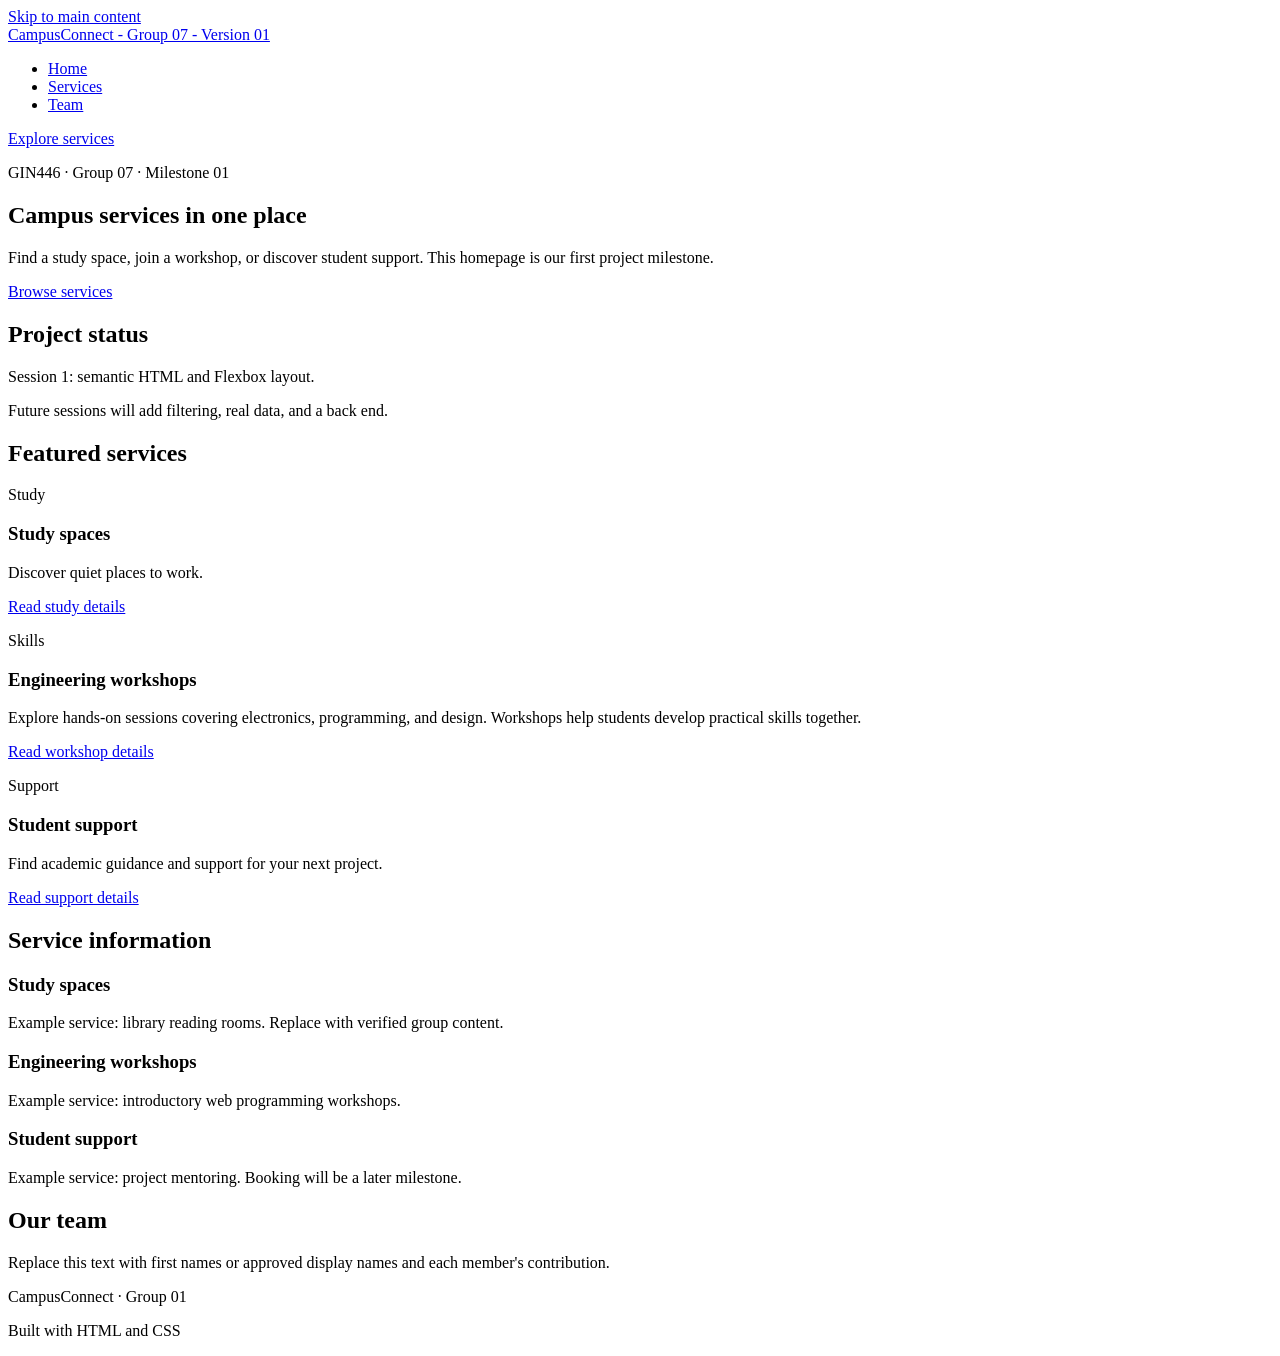
==== index.html @ d34ec729 "Add files via upload" ====
<!doctype html>
<html lang="en">
<head>
  <meta charset="utf-8">
  <meta name="viewport" content="width=device-width, initial-scale=1">
  <title>CampusConnect | Group 07</title>
  <link rel="stylesheet" href="css/styles.css">
</head>
<body>
  <a class="skip-link" href="#main">Skip to main content</a>
  <header class="site-header container">
    <a class="brand" href="#home">CampusConnect - Group 07 - Version 01</a>
    <nav aria-label="Main navigation">
      <ul class="nav-list">
        <li><a href="#home">Home</a></li>
        <li><a href="#services">Services</a></li>
        <li><a href="#team">Team</a></li>
      </ul>
    </nav>
    <a class="button" href="#services">Explore services</a>
  </header>
  <main id="main" class="container">
    <section class="hero" id="home" aria-labelledby="hero-title">
      <div class="hero-copy">
        <p class="eyebrow">GIN446 · Group 07 · Milestone 01</p>
        <h1 id="hero-title">Campus services in one place</h1>
        <p>Find a study space, join a workshop, or discover student support. This homepage is our first project milestone.</p>
        <a class="button" href="#services">Browse services</a>
      </div>
      <aside class="project-summary" aria-labelledby="summary-title">
        <h2 id="summary-title">Project status</h2>
        <p>Session 1: semantic HTML and Flexbox layout.</p>
        <p>Future sessions will add filtering, real data, and a back end.</p>
      </aside>
    </section>
    <section id="services" aria-labelledby="services-title">
      <h2 id="services-title">Featured services</h2>
      <div class="cards">
        <article class="card">
          <p class="tag">Study</p><h3>Study spaces</h3>
          <p>Discover quiet places to work.</p>
          <a class="button" href="#study-details">Read study details</a>
        </article>
        <article class="card">
          <p class="tag">Skills</p><h3>Engineering workshops</h3>
          <p>Explore hands-on sessions covering electronics, programming, and design. Workshops help students develop practical skills together.</p>
          <a class="button" href="#workshop-details">Read workshop details</a>
        </article>
        <article class="card">
          <p class="tag">Support</p><h3>Student support</h3>
          <p>Find academic guidance and support for your next project.</p>
          <a class="button" href="#support-details">Read support details</a>
        </article>
      </div>
    </section>
    <section class="details" aria-labelledby="details-title">
      <h2 id="details-title">Service information</h2>
      <h3 id="study-details">Study spaces</h3><p>Example service: library reading rooms. Replace with verified group content.</p>
      <h3 id="workshop-details">Engineering workshops</h3><p>Example service: introductory web programming workshops.</p>
      <h3 id="support-details">Student support</h3><p>Example service: project mentoring. Booking will be a later milestone.</p>
    </section>
    <section id="team" aria-labelledby="team-title">
      <h2 id="team-title">Our team</h2>
      <p>Replace this text with first names or approved display names and each member's contribution.</p>
    </section>
  </main>
  <footer class="site-footer container"><p>CampusConnect · Group 01</p><p>Built with HTML and CSS</p></footer>
</body>
</html>
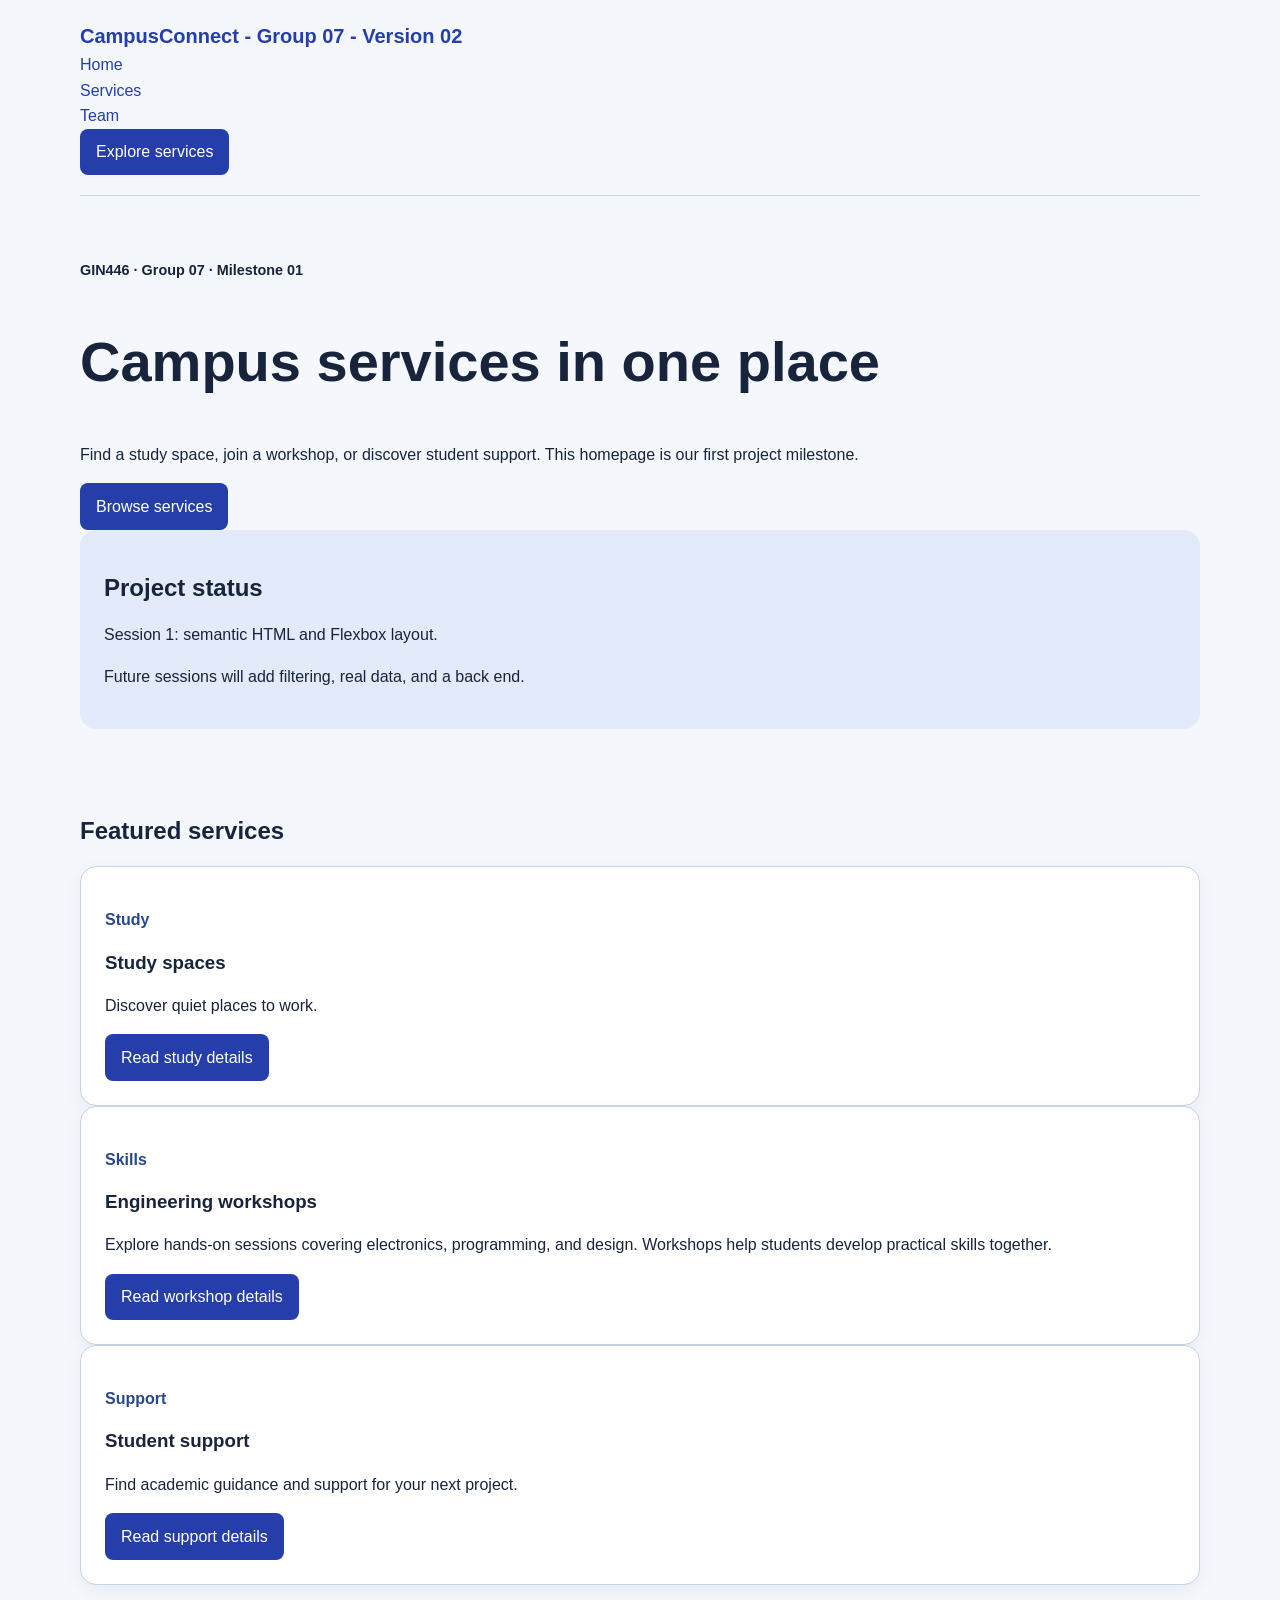
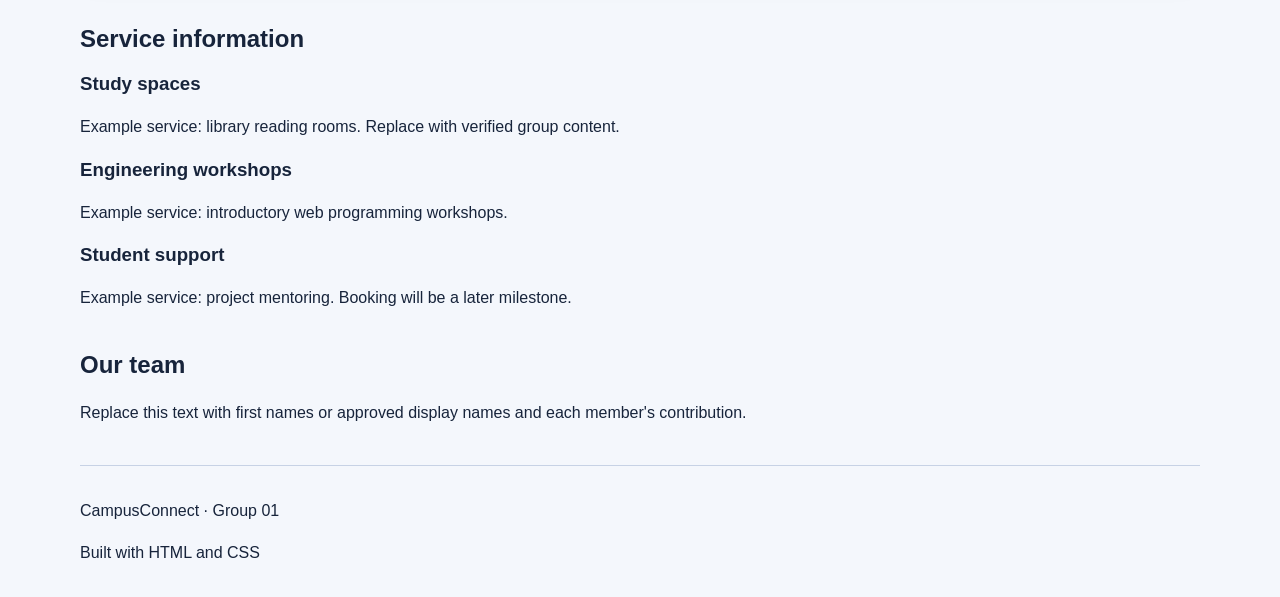
==== commit d4fe14b3: "Update index.html" ====
--- a/index.html
+++ b/index.html
@@ -9,7 +9,7 @@
 <body>
   <a class="skip-link" href="#main">Skip to main content</a>
   <header class="site-header container">
-    <a class="brand" href="#home">CampusConnect - Group 07 - Version 01</a>
+    <a class="brand" href="#home">CampusConnect - Group 07 - Version 02</a>
     <nav aria-label="Main navigation">
       <ul class="nav-list">
         <li><a href="#home">Home</a></li>
--- a/css/styles.css
+++ b/css/styles.css
@@ -0,0 +1,34 @@
+/* Base styles are supplied. Students implement the layout below. */
+* { box-sizing: border-box; }
+body { margin: 0; font-family: Arial, sans-serif; line-height: 1.6; color: #17243b; background: #f4f7fc; }
+h1, h2, h3 { line-height: 1.2; }
+h1 { font-size: clamp(2rem, 5vw, 3.5rem); }
+a { color: #253eaa; overflow-wrap: anywhere; }
+.container { width: min(1120px, calc(100% - 2rem)); margin-inline: auto; }
+.site-header { padding-block: 1.25rem; border-bottom: 1px solid #c7d2e5; }
+.brand { font-weight: 800; font-size: 1.25rem; text-decoration: none; }
+.nav-list { list-style: none; padding: 0; margin: 0; }
+.nav-list a { text-decoration: none; }
+.hero { padding-block: 3rem; }
+.eyebrow { font-size: .9rem; font-weight: bold; }
+.project-summary { background: #e3ebfa; padding: 1.5rem; border-radius: 1rem; }
+.card { background: white; border: 1px solid #c7d2e5; border-radius: 1rem; padding: 1.5rem; box-shadow: 0 5px 18px #17243b0d; }
+.tag { color: #28478e; font-weight: bold; }
+.button { display: inline-block; background: #253eaa; color: white; padding: .65rem 1rem; border-radius: .5rem; text-decoration: none; }
+.button:hover { background: #172c83; }
+a:focus-visible { outline: 3px solid #9a4800; outline-offset: 4px; }
+section { margin-bottom: 2.5rem; scroll-margin-top: 1rem; }
+.site-footer { padding-block: 1rem; border-top: 1px solid #c7d2e5; }
+.skip-link { position: absolute; top: -100px; left: 1rem; background: white; padding: .5rem; }
+.skip-link:focus { top: .5rem; }
+
+/* TODO 1: Header: display:flex; align-items:center; flex-wrap:wrap; gap:1.5rem. */
+/* TODO 2: Push the last header link right using auto margin on nav. */
+/* TODO 3: Make .nav-list flex, wrapping, with gap:1rem. */
+/* TODO 4: Hero: wrapping flex row, align-items:center, gap:2rem.
+   .hero-copy: flex:2 1 28rem; .project-summary: flex:1 1 16rem.
+   Set min-width:0 on both hero items. */
+/* TODO 5: Cards: wrapping flex container, gap:1.25rem, stretch alignment. */
+/* TODO 6: Each card: flex:1 1 16rem; min-width:0; nested flex column. */
+/* TODO 7: Pin card links with margin-top:auto; align-self:flex-start. */
+/* TODO 8: Footer: wrapping flex row; space-between; gap:1rem. */
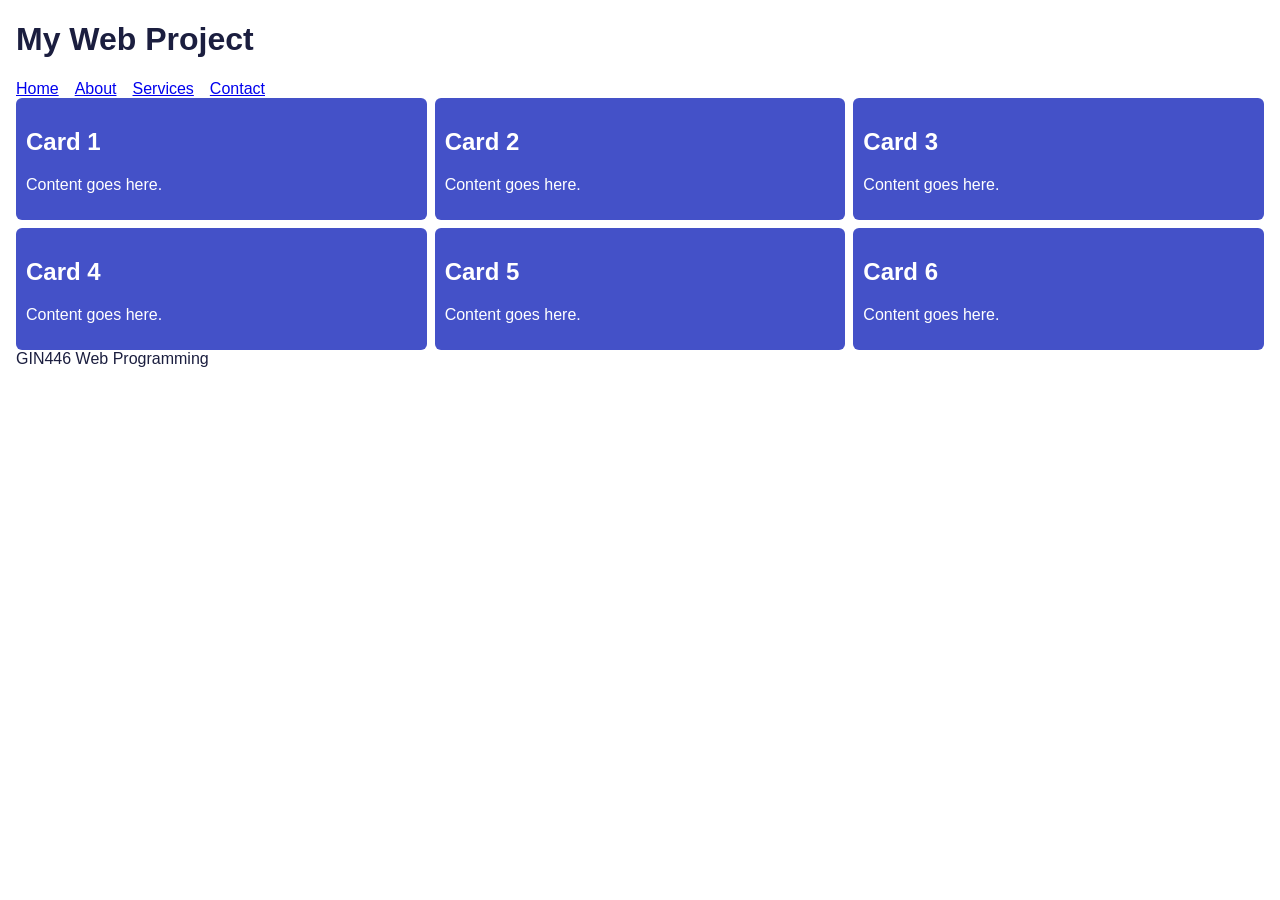
==== commit 28af18ab: "Add files via upload" ====
--- a/index.html
+++ b/index.html
@@ -1,69 +1,32 @@
-<!doctype html>
-<html lang="en">
-<head>
-  <meta charset="utf-8">
-  <meta name="viewport" content="width=device-width, initial-scale=1">
-  <title>CampusConnect | Group 07</title>
-  <link rel="stylesheet" href="css/styles.css">
-</head>
-<body>
-  <a class="skip-link" href="#main">Skip to main content</a>
-  <header class="site-header container">
-    <a class="brand" href="#home">CampusConnect - Group 07 - Version 02</a>
-    <nav aria-label="Main navigation">
-      <ul class="nav-list">
-        <li><a href="#home">Home</a></li>
-        <li><a href="#services">Services</a></li>
-        <li><a href="#team">Team</a></li>
-      </ul>
-    </nav>
-    <a class="button" href="#services">Explore services</a>
-  </header>
-  <main id="main" class="container">
-    <section class="hero" id="home" aria-labelledby="hero-title">
-      <div class="hero-copy">
-        <p class="eyebrow">GIN446 · Group 07 · Milestone 01</p>
-        <h1 id="hero-title">Campus services in one place</h1>
-        <p>Find a study space, join a workshop, or discover student support. This homepage is our first project milestone.</p>
-        <a class="button" href="#services">Browse services</a>
-      </div>
-      <aside class="project-summary" aria-labelledby="summary-title">
-        <h2 id="summary-title">Project status</h2>
-        <p>Session 1: semantic HTML and Flexbox layout.</p>
-        <p>Future sessions will add filtering, real data, and a back end.</p>
-      </aside>
-    </section>
-    <section id="services" aria-labelledby="services-title">
-      <h2 id="services-title">Featured services</h2>
-      <div class="cards">
-        <article class="card">
-          <p class="tag">Study</p><h3>Study spaces</h3>
-          <p>Discover quiet places to work.</p>
-          <a class="button" href="#study-details">Read study details</a>
-        </article>
-        <article class="card">
-          <p class="tag">Skills</p><h3>Engineering workshops</h3>
-          <p>Explore hands-on sessions covering electronics, programming, and design. Workshops help students develop practical skills together.</p>
-          <a class="button" href="#workshop-details">Read workshop details</a>
-        </article>
-        <article class="card">
-          <p class="tag">Support</p><h3>Student support</h3>
-          <p>Find academic guidance and support for your next project.</p>
-          <a class="button" href="#support-details">Read support details</a>
-        </article>
-      </div>
-    </section>
-    <section class="details" aria-labelledby="details-title">
-      <h2 id="details-title">Service information</h2>
-      <h3 id="study-details">Study spaces</h3><p>Example service: library reading rooms. Replace with verified group content.</p>
-      <h3 id="workshop-details">Engineering workshops</h3><p>Example service: introductory web programming workshops.</p>
-      <h3 id="support-details">Student support</h3><p>Example service: project mentoring. Booking will be a later milestone.</p>
-    </section>
-    <section id="team" aria-labelledby="team-title">
-      <h2 id="team-title">Our team</h2>
-      <p>Replace this text with first names or approved display names and each member's contribution.</p>
-    </section>
-  </main>
-  <footer class="site-footer container"><p>CampusConnect · Group 01</p><p>Built with HTML and CSS</p></footer>
-</body>
-</html>
+<!DOCTYPE html>
+<html lang="en">
+<head>
+    <meta charset="UTF-8">
+    <meta name="viewport" content="width=device-width, initial-scale=1.0">
+    <title>GIN446 Grid Lab</title>
+    <link rel="stylesheet" href="style.css">
+</head>
+<body>
+    <header>
+        <h1>My Web Project</h1>
+    </header>
+
+    <nav>
+        <a href="#">Home</a>
+        <a href="#">About</a>
+        <a href="#">Services</a>
+        <a href="#">Contact</a>
+    </nav>
+
+    <div class="grid g2">
+        <div class="cell"><section class="card"><h2>Card 1</h2><p>Content goes here.</p></section></div>
+        <div class="cell"><section class="card"><h2>Card 2</h2><p>Content goes here.</p></section></div>
+        <div class="cell"><section class="card"><h2>Card 3</h2><p>Content goes here.</p></section></div>
+        <div class="cell"><section class="card"><h2>Card 4</h2><p>Content goes here.</p></section></div>
+        <div class="cell"><section class="card"><h2>Card 5</h2><p>Content goes here.</p></section></div>
+        <div class="cell"><section class="card"><h2>Card 6</h2><p>Content goes here.</p></section></div>
+    </div>
+
+    <footer>GIN446 Web Programming</footer>
+</body>
+</html>
--- a/style.css
+++ b/style.css
@@ -0,0 +1,38 @@
+body {
+    font-family: Arial, sans-serif;
+    margin: 16px;
+    color: #1b1e3f;
+}
+
+nav {
+    display: flex;
+    gap: 16px;
+}
+
+.grid {
+    display: grid;
+    gap: 8px;
+}
+
+.g2 {
+    grid-template-columns: repeat(3, 1fr);
+}
+
+.cell {
+    background: #4451c8;
+    color: #fff;
+    padding: 10px;
+    border-radius: 6px;
+}
+
+.cell:hover {
+    background: #2f3a9e;
+}
+
+@media (max-width: 1024px) {
+    .g2 { grid-template-columns: repeat(2, 1fr); }
+}
+
+@media (max-width: 600px) {
+    .g2 { grid-template-columns: 1fr; }
+}
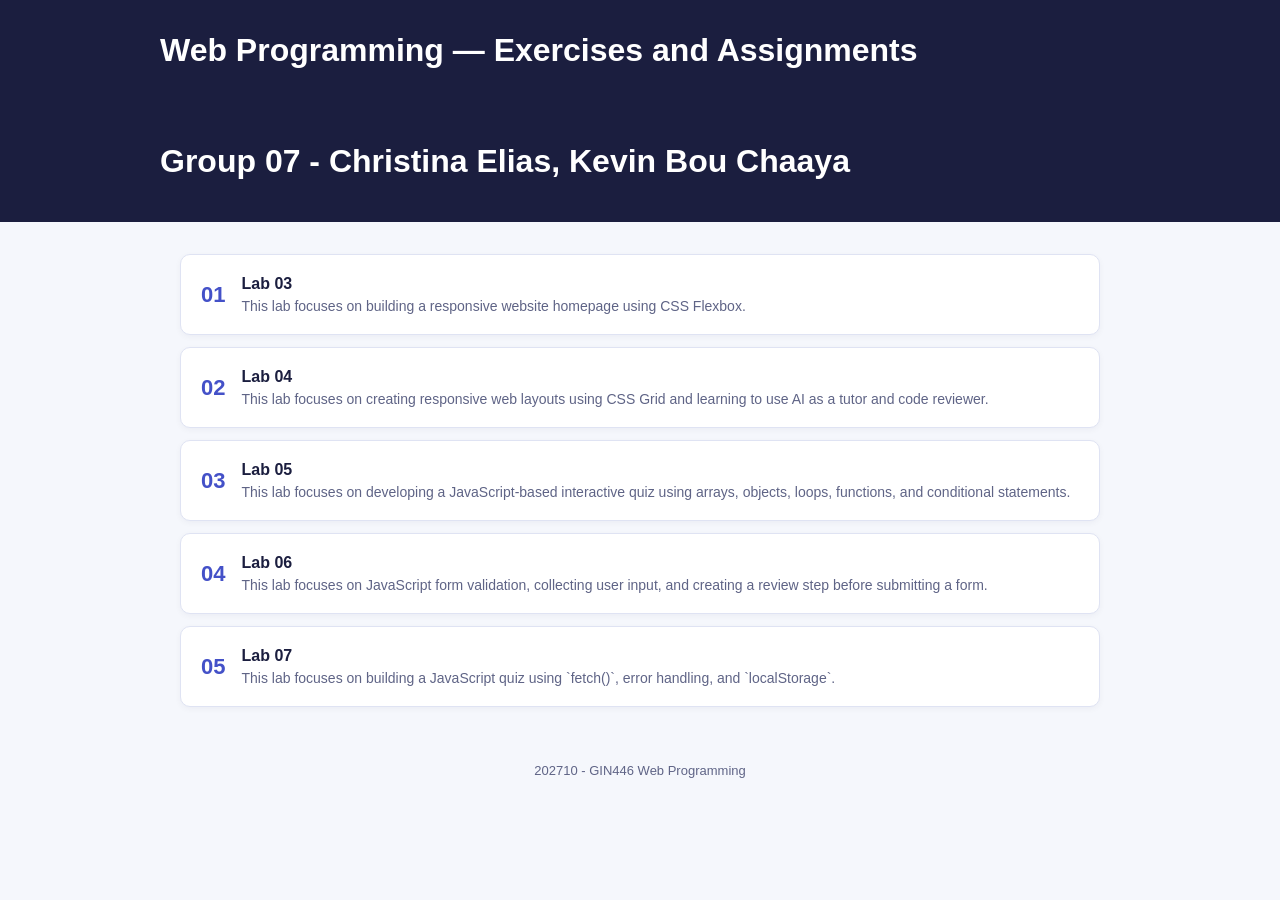
==== commit 389fc29f: "Create index.html" ====
--- a/index.html
+++ b/index.html
@@ -1,32 +1,10 @@
-<!DOCTYPE html>
-<html lang="en">
-<head>
-    <meta charset="UTF-8">
-    <meta name="viewport" content="width=device-width, initial-scale=1.0">
-    <title>GIN446 Grid Lab</title>
-    <link rel="stylesheet" href="style.css">
-</head>
-<body>
-    <header>
-        <h1>My Web Project</h1>
-    </header>
-
-    <nav>
-        <a href="#">Home</a>
-        <a href="#">About</a>
-        <a href="#">Services</a>
-        <a href="#">Contact</a>
-    </nav>
-
-    <div class="grid g2">
-        <div class="cell"><section class="card"><h2>Card 1</h2><p>Content goes here.</p></section></div>
-        <div class="cell"><section class="card"><h2>Card 2</h2><p>Content goes here.</p></section></div>
-        <div class="cell"><section class="card"><h2>Card 3</h2><p>Content goes here.</p></section></div>
-        <div class="cell"><section class="card"><h2>Card 4</h2><p>Content goes here.</p></section></div>
-        <div class="cell"><section class="card"><h2>Card 5</h2><p>Content goes here.</p></section></div>
-        <div class="cell"><section class="card"><h2>Card 6</h2><p>Content goes here.</p></section></div>
-    </div>
-
-    <footer>GIN446 Web Programming</footer>
-</body>
-</html>
+<!DOCTYPE html>
+<html>
+<head>
+  <meta http-equiv="refresh" content="0; url=FINAL_WEBSITE/index.html">
+  <title>Redirecting...</title>
+</head>
+<body>
+  <a href="FINAL_WEBSITE/index.html">Click here if you are not redirected</a>
+</body>
+</html>
